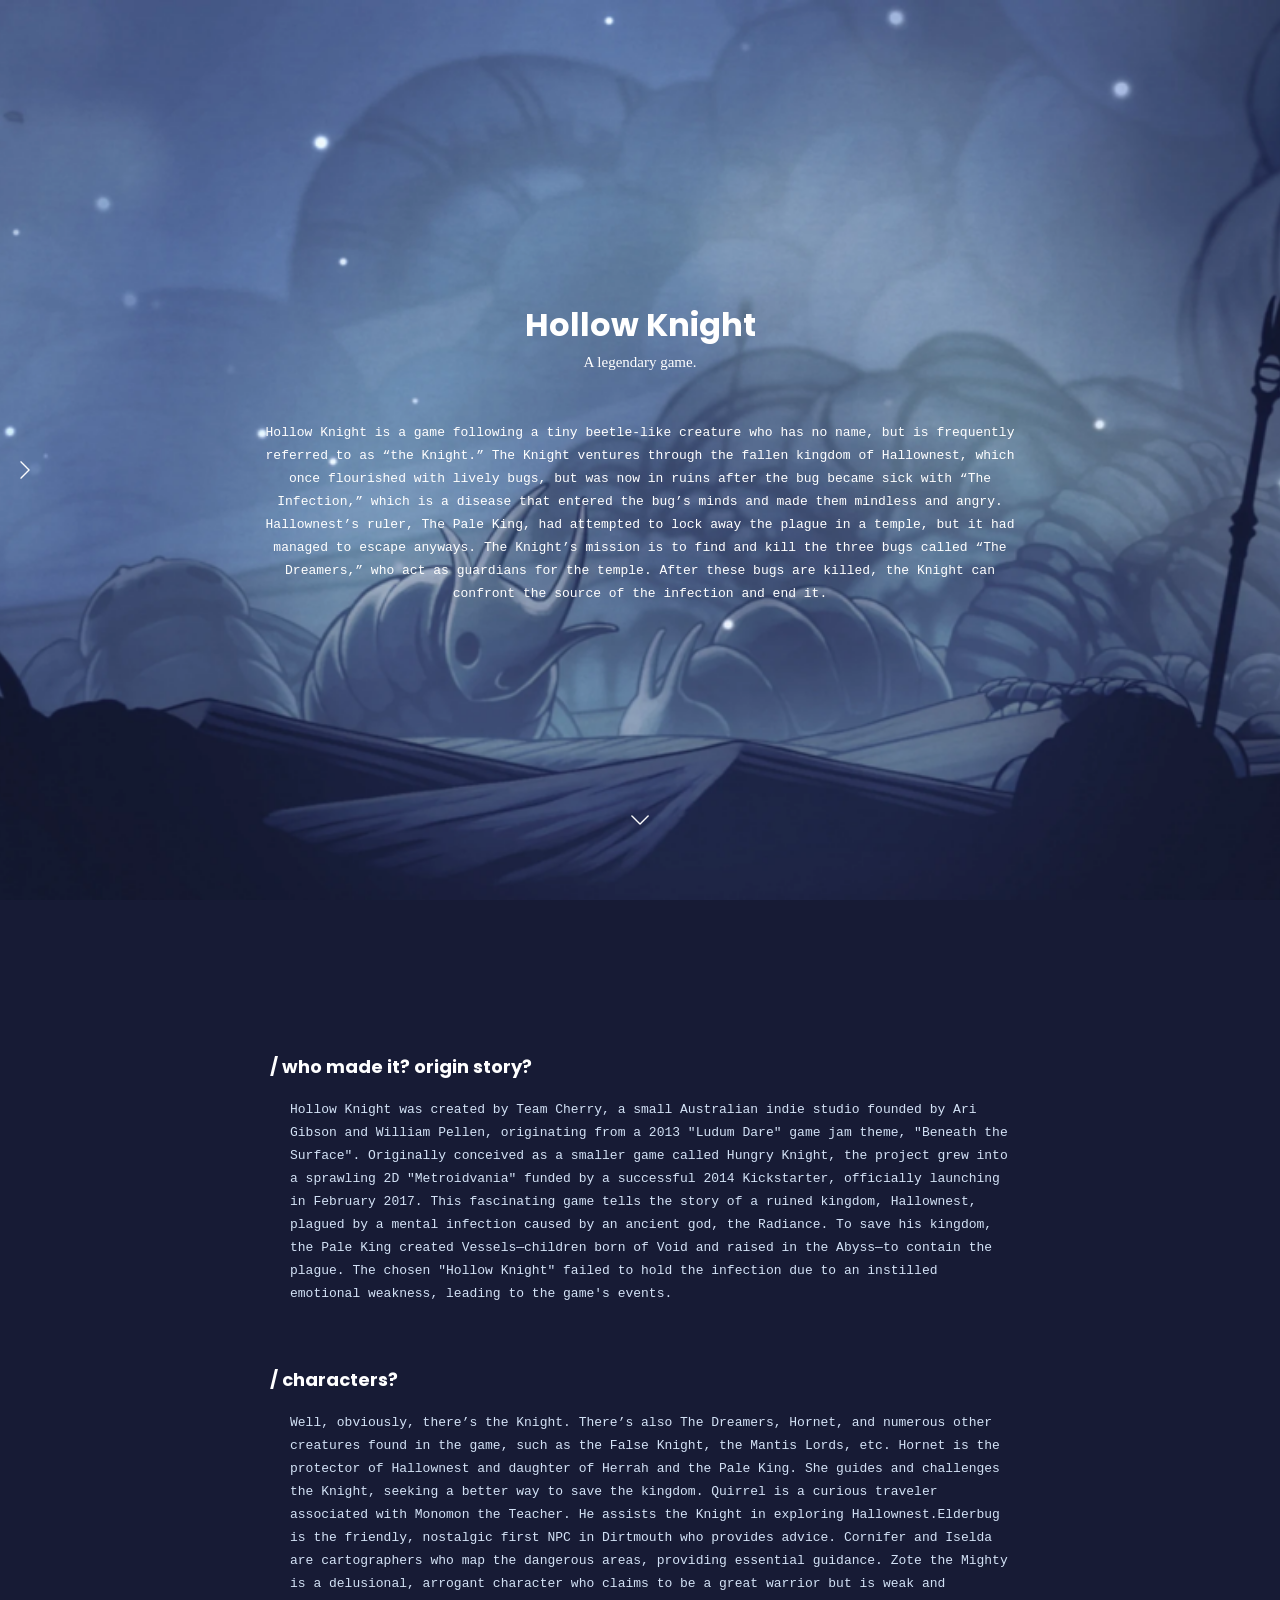
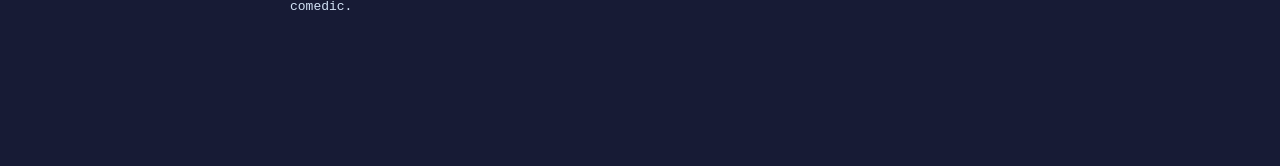
==== index.html @ 6fccb9e4 "fixed characters.html" ====
<!DOCTYPE html>
<html style="
    --text: white;
    --text-two: #d3e2f6;
    --content-bg: #171b35;

    --intro-bg: url(./image/picture1-11.png);
"> 
<html>
  <head>
    <title>Hollow Knight</title>
    <link rel="stylesheet" href="./styles.css">
    <link rel="stylesheet" href="./pages/nav-bar.css">
  </head>
  <body>

      <div class="sidebar-container">
        <div class="sidebar">
          <img class="border-top" src="./image/fancy-border-1.png">
          <div class="links">
            <a href="./index.html"><span class="decoration">' * - .</span> Home <span class="decoration">. - * '</span></a>
            <a href="./pages/team-info.html"><span class="decoration">' * - .</span> Team Info <span class="decoration">. - * '</span></a>
            <a href="./pages/characters.html"><span class="decoration">' * - .</span> Characters <span class="decoration">. - * '</span></a>
            <a href="./pages/places.html"><span class="decoration">' * - .</span> Places <span class="decoration">. - * '</span></a>
            <a href="./pages/knight.html"><span class="decoration">' * - .</span> The Knight <span class="decoration">. - * '</span></a>
          </div>
          <img class="border-bottom" src="./image/fancy-border-1.png">
        </div>

        <img class="sidebar-tab" src="./image/down-arrow.png"></div>
      </div>

      <div class="bg-container"></div>
      
      <div class="intro">
        <h1 class="title">Hollow Knight</h1>
        <h6 class="subtitle">A legendary game.</h6>
        <p>Hollow Knight is a game following a tiny beetle-like creature who has no name, but is frequently referred to as “the Knight.” The Knight ventures through the fallen kingdom of Hallownest, which once flourished with lively bugs, but was now in ruins after the bug became sick with “The Infection,” which is a disease that entered the bug’s minds and made them mindless and angry. Hallownest’s ruler, The Pale King, had attempted to lock away the plague in a temple, but it had managed to escape anyways. The Knight’s mission is to find and kill the three bugs called “The Dreamers,” who act as guardians for the temple. After these bugs are killed, the Knight can confront the source of the infection and end it. </p>
        
        <img class="scroll-arrow" src="./image/down-arrow.png" width="20px">
      </div>



      <div class="main">

        <div class="section one">
          <h3>/ who made it? origin story?</h6>
          <p>Hollow Knight was created by Team Cherry, a small Australian indie studio founded by Ari Gibson and William Pellen, originating from a 2013 "Ludum Dare" game jam theme, "Beneath the Surface". Originally conceived as a smaller game called Hungry Knight, the project grew into a sprawling 2D "Metroidvania" funded by a successful 2014 Kickstarter, officially launching in February 2017. This fascinating game tells the story of a ruined kingdom, Hallownest, plagued by a mental infection caused by an ancient god, the Radiance. To save his kingdom, the Pale King created Vessels—children born of Void and raised in the Abyss—to contain the plague. The chosen "Hollow Knight" failed to hold the infection due to an instilled emotional weakness, leading to the game's events. </p>
        </div>

        <div class="section two">
          <h3>/ characters?</h6>
          <p>Well, obviously, there’s the Knight. There’s also The Dreamers, Hornet, and numerous other creatures found in the game, such as the False Knight, the Mantis Lords, etc. Hornet is the protector of Hallownest and daughter of Herrah and the Pale King. She guides and challenges the Knight, seeking a better way to save the kingdom. Quirrel is a curious traveler associated with Monomon the Teacher. He assists the Knight in exploring Hallownest.Elderbug is the friendly, nostalgic first NPC in Dirtmouth who provides advice. Cornifer and Iselda are cartographers who map the dangerous areas, providing essential guidance. Zote the Mighty is a delusional, arrogant character who claims to be a great warrior but is weak and comedic.</p>
        </div>

      </div>
  </body>
</html>
---- styles.css ----
@import url('https://fonts.googleapis.com/css?family=Poppins');
@import url("https://fonts.googleapis.com/css?family=Space Mono"); 
@import url('https://fonts.cdnfonts.com/css/allura');

/* for homepage */
/*:root {
    --nav-bg-color: #171d38;
    --text: white;
    --text-two: #d3e2f6;
    --content-bg: #171b35;

    --intro-bg: url(./image/picture1-11.png);
} */



body {
    margin: 0 auto;
    padding: 0;
    /* background-color: rgb(44, 44, 44);
    color: white; */
}   
.title, 
.subtitle,
.intro p {
    text-align: center;
    color: var(--text);
    margin: 0 0;
    padding: 0 0;
}
.intro p {
    width: 750px;
    margin-top: 50px;
}
p {
    font-family: monospace;
    line-height: 23px;
}
.title {
    margin: 5px;
    font-family: "poppins";
}
.subtitle {
    font-family: "allura";
    font-size: 15px;
    font-weight: 200;
}
/* .intro {
    position: relative;
    display: flex;
    flex-direction: column;
    height: 100vh;
    align-items: center;
    justify-content: center;
    background-image: var(--intro-bg);
    background-size: cover;
    background-position: center;
}  */
.intro {
    position: fixed;
    height: 100vh;
    top: 0;
    left: 0;
    width: 100%;

    display: flex;
    flex-direction: column;
    align-items: center;
    justify-content: center;

    z-index: 1;
} 
.bg-container {
    height: 100vh;
    background-image: var(--intro-bg);
    background-size: cover;
    background-position: center;
    position: fixed;
    width: 100%;
    top: 0;
    z-index: -1;
}

.scroll-arrow {
    position: absolute;
    bottom: 70px;   /* Distance from the bottom */
    left: 50%;      /* Move to middle */
    transform: translateX(-50%); /* Perfectly center it */
    filter: invert(1);
    transition: 0.5s;
}
.scroll-arrow:hover {
    bottom: 65px;
}


/* main body stuff */

.main {
    position: relative;
    z-index: 1;
    margin-top: 100vh;

    background-color: var(--content-bg);
    color: var(--text);
    padding: 120px 30vh;
}
.section {
    margin: 0 auto;
    padding: 15px 0;
}
.section p {
    padding-left: 20px;
    color: var(--text-two);
}
h3 {
    font-family: 'Poppins';
    font-size: 18px;
}
---- pages/nav-bar.css ----
@import url('https://fonts.googleapis.com/css?family=Poppins');
@import url("https://fonts.googleapis.com/css?family=Space Mono"); 

:root {
    
}


.sidebar-container {
    position: fixed;
    top: 0;
    left: 0;
    height: 100vh;
    z-index: 3;
}
.sidebar {
    position: absolute;
    top: 25vh;
    left: -500px;
    width: 350px;
    height: 50vh;
    padding: 25px 0;
    background-color: #0e1126eb;
    transition: left 0.6s ease;
    box-shadow: 0px 0px 42px 30px #0e1126;
    border-radius: 30px;
}
.sidebar .border-top,
.sidebar .border-bottom {
    width: 300px;
    left: 25px;
    position: absolute;
    filter: brightness(2);
}
.sidebar .border-bottom {
    transform: rotate(180deg);
    bottom: 15px;
}
.sidebar .links {
    position: relative;
    top: 17vh;
    text-align: center;

    display: flex;
    flex-direction: column;
    align-items: center;
    justify-content: center;
    gap: 20px;
    font-size: 20px;
    font-family: allura;
}
.sidebar a {
    color: var(--text);
    text-decoration: none;
    
    opacity: 0.8;
    line-height: 10px;

    transition: 0.3s ease;
}
.sidebar .decoration {transition: 0.5s ease;}
.sidebar a:hover .decoration {
    opacity: 1;
    letter-spacing: 3px;
}
.sidebar a:hover {
    opacity: 1;
    color: white;
}
.sidebar-tab {
    position: absolute;
    top: 50%;
    left: 5px;
    transform: translateY(-50%);
    width: 20px;
    filter: invert(1);
    transform: rotate(-90deg);

    padding: 10px;
    cursor: pointer;
}
.sidebar-container:hover .sidebar {
    left: 0;
    margin-left: 50px;
}
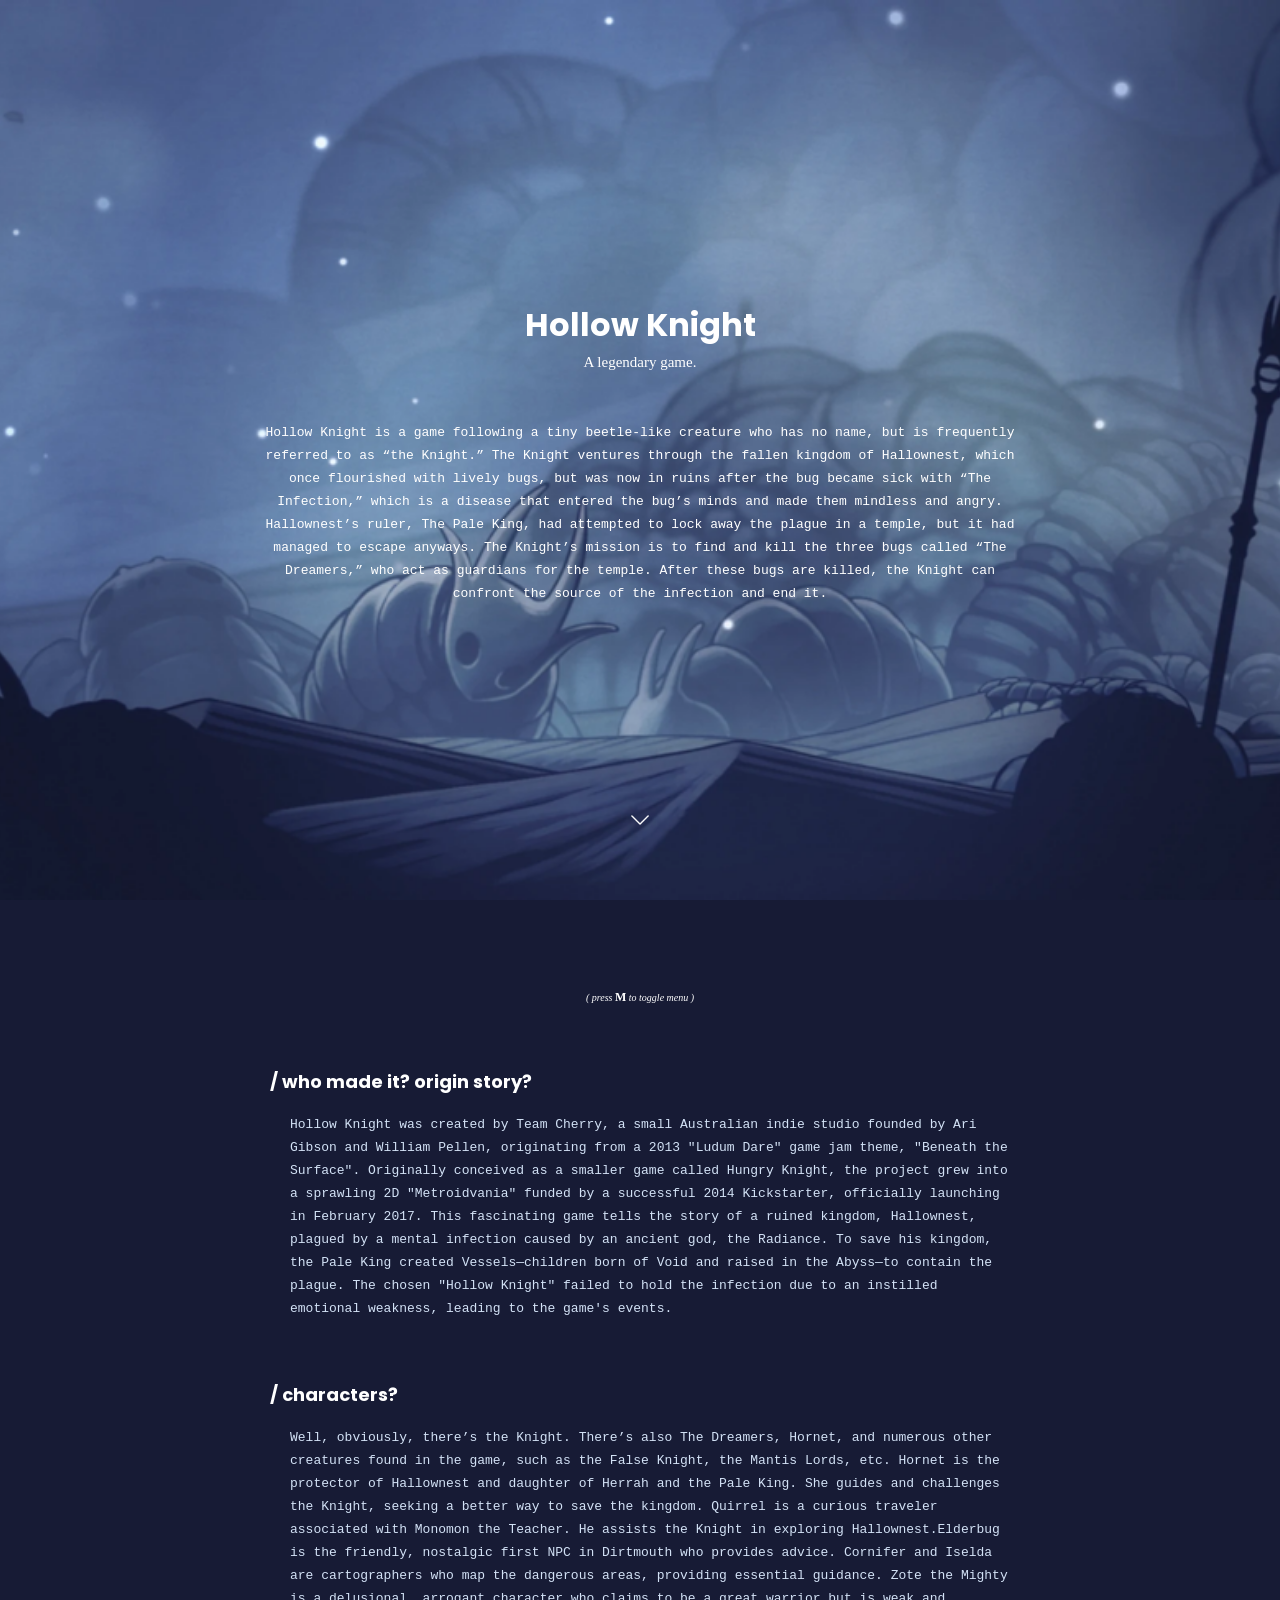
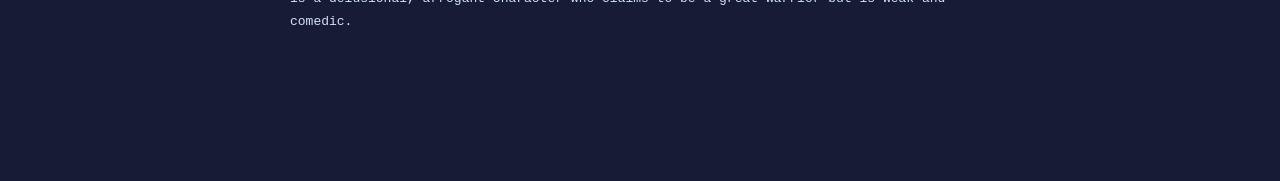
==== commit bbbad12e: "finally finally FINALLY fixed sidebar ahahh" ====
--- a/index.html
+++ b/index.html
@@ -15,6 +15,7 @@
   <body>
 
       <div class="sidebar-container">
+        <img class="sidebar-tab" src="./image/down-arrow.png">
         <div class="sidebar">
           <img class="border-top" src="./image/fancy-border-1.png">
           <div class="links">
@@ -26,8 +27,6 @@
           </div>
           <img class="border-bottom" src="./image/fancy-border-1.png">
         </div>
-
-        <img class="sidebar-tab" src="./image/down-arrow.png"></div>
       </div>
 
       <div class="bg-container"></div>
@@ -43,6 +42,7 @@
 
 
       <div class="main">
+        <em style="font-family: 'space mono'; display: block; font-weight: 100; text-align: center; position: relative; top: -30px; font-size: 10px;">( press <strong style="font-style: normal; font-size: 12px;">M</strong> to toggle menu )</em>
 
         <div class="section one">
           <h3>/ who made it? origin story?</h6>
@@ -55,5 +55,13 @@
         </div>
 
       </div>
+
+      <script>
+        document.addEventListener('keydown', (e) => {
+          if (e.key === 'm') {
+            document.querySelector('.sidebar').classList.toggle('open');
+          }
+        });
+      </script>
   </body>
 </html>
--- a/styles.css
+++ b/styles.css
@@ -83,9 +83,9 @@
 
 .scroll-arrow {
     position: absolute;
-    bottom: 70px;   /* Distance from the bottom */
-    left: 50%;      /* Move to middle */
-    transform: translateX(-50%); /* Perfectly center it */
+    bottom: 70px;   
+    left: 50%;
+    transform: translateX(-50%); 
     filter: invert(1);
     transition: 0.5s;
 }
--- a/pages/nav-bar.css
+++ b/pages/nav-bar.css
@@ -1,9 +1,9 @@
 @import url('https://fonts.googleapis.com/css?family=Poppins');
 @import url("https://fonts.googleapis.com/css?family=Space Mono"); 
 
-:root {
+/* :root {
     
-}
+} */
 
 
 .sidebar-container {
@@ -11,36 +11,32 @@
     top: 0;
     left: 0;
     height: 100vh;
-    z-index: 3;
+    z-index: 5;
 }
 .sidebar {
+    opacity: 0;
     position: absolute;
-    top: 25vh;
-    left: -500px;
-    width: 350px;
-    height: 50vh;
-    padding: 25px 0;
-    background-color: #0e1126eb;
-    transition: left 0.6s ease;
-    box-shadow: 0px 0px 42px 30px #0e1126;
-    border-radius: 30px;
+    top: 0vh;
+    width: 100vw;
+    height: 100vh;
+    background-color: #00000093;
+    backdrop-filter: blur(5px);
+    display: flex;
+    flex-direction: column;
+    justify-content: center;
+    gap: 50px;
+    align-items: center;
+    transition: 0.3s;
 }
 .sidebar .border-top,
 .sidebar .border-bottom {
     width: 300px;
-    left: 25px;
-    position: absolute;
     filter: brightness(2);
 }
 .sidebar .border-bottom {
     transform: rotate(180deg);
-    bottom: 15px;
 }
 .sidebar .links {
-    position: relative;
-    top: 17vh;
-    text-align: center;
-
     display: flex;
     flex-direction: column;
     align-items: center;
@@ -48,9 +44,10 @@
     gap: 20px;
     font-size: 20px;
     font-family: allura;
+    padding: 25px;
 }
 .sidebar a {
-    color: var(--text);
+    color: white;
     text-decoration: none;
     
     opacity: 0.8;
@@ -59,11 +56,13 @@
     transition: 0.3s ease;
 }
 .sidebar .decoration {transition: 0.5s ease;}
-.sidebar a:hover .decoration {
+.sidebar a:hover .decoration, 
+.sidebar a:focus .decoration {
     opacity: 1;
     letter-spacing: 3px;
 }
-.sidebar a:hover {
+.sidebar a:hover,
+.sidebar a:focus {
     opacity: 1;
     color: white;
 }
@@ -71,15 +70,17 @@
     position: absolute;
     top: 50%;
     left: 5px;
-    transform: translateY(-50%);
     width: 20px;
-    filter: invert(1);
+    filter: blur(100px);
     transform: rotate(-90deg);
-
     padding: 10px;
     cursor: pointer;
+    z-index: 10;
 }
-.sidebar-container:hover .sidebar {
-    left: 0;
-    margin-left: 50px;
+.sidebar-tab:hover + .sidebar {
+    opacity: 1;
+}
+
+.sidebar.open {
+    opacity: 1;
 }
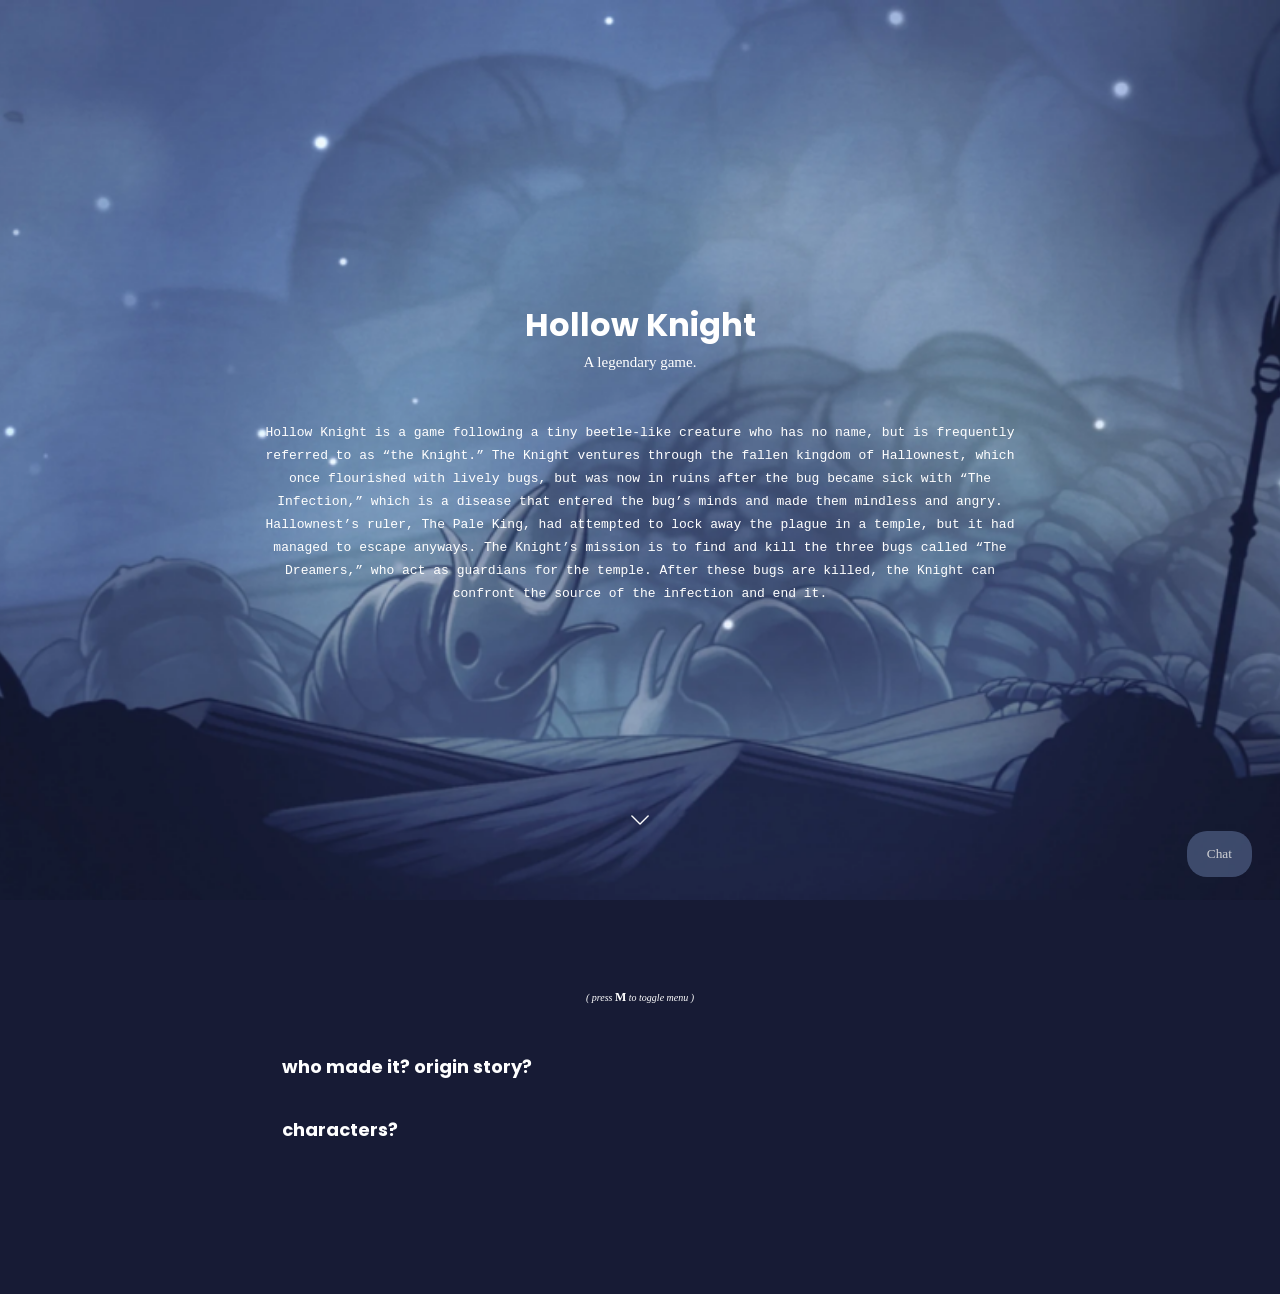
==== commit 66353e85: "added js stuff" ====
--- a/index.html
+++ b/index.html
@@ -45,15 +45,25 @@
         <em style="font-family: 'space mono'; display: block; font-weight: 100; text-align: center; position: relative; top: -30px; font-size: 10px;">( press <strong style="font-style: normal; font-size: 12px;">M</strong> to toggle menu )</em>
 
         <div class="section one">
-          <h3>/ who made it? origin story?</h6>
-          <p>Hollow Knight was created by Team Cherry, a small Australian indie studio founded by Ari Gibson and William Pellen, originating from a 2013 "Ludum Dare" game jam theme, "Beneath the Surface". Originally conceived as a smaller game called Hungry Knight, the project grew into a sprawling 2D "Metroidvania" funded by a successful 2014 Kickstarter, officially launching in February 2017. This fascinating game tells the story of a ruined kingdom, Hallownest, plagued by a mental infection caused by an ancient god, the Radiance. To save his kingdom, the Pale King created Vessels—children born of Void and raised in the Abyss—to contain the plague. The chosen "Hollow Knight" failed to hold the infection due to an instilled emotional weakness, leading to the game's events. </p>
+          <h3 class="accordion"><span class="dash">/</span> who made it? origin story?</h6>
+          <p class="panel">Hollow Knight was created by Team Cherry, a small Australian indie studio founded by Ari Gibson and William Pellen, originating from a 2013 "Ludum Dare" game jam theme, "Beneath the Surface". Originally conceived as a smaller game called Hungry Knight, the project grew into a sprawling 2D "Metroidvania" funded by a successful 2014 Kickstarter, officially launching in February 2017. This fascinating game tells the story of a ruined kingdom, Hallownest, plagued by a mental infection caused by an ancient god, the Radiance. To save his kingdom, the Pale King created Vessels—children born of Void and raised in the Abyss—to contain the plague. The chosen "Hollow Knight" failed to hold the infection due to an instilled emotional weakness, leading to the game's events. </p>
         </div>
 
         <div class="section two">
-          <h3>/ characters?</h6>
-          <p>Well, obviously, there’s the Knight. There’s also The Dreamers, Hornet, and numerous other creatures found in the game, such as the False Knight, the Mantis Lords, etc. Hornet is the protector of Hallownest and daughter of Herrah and the Pale King. She guides and challenges the Knight, seeking a better way to save the kingdom. Quirrel is a curious traveler associated with Monomon the Teacher. He assists the Knight in exploring Hallownest.Elderbug is the friendly, nostalgic first NPC in Dirtmouth who provides advice. Cornifer and Iselda are cartographers who map the dangerous areas, providing essential guidance. Zote the Mighty is a delusional, arrogant character who claims to be a great warrior but is weak and comedic.</p>
+          <h3 class="accordion"><span class="dash">/</span> characters?</h6>
+          <p class="panel">Well, obviously, there’s the Knight. There’s also The Dreamers, Hornet, and numerous other creatures found in the game, such as the False Knight, the Mantis Lords, etc. Hornet is the protector of Hallownest and daughter of Herrah and the Pale King. She guides and challenges the Knight, seeking a better way to save the kingdom. Quirrel is a curious traveler associated with Monomon the Teacher. He assists the Knight in exploring Hallownest.Elderbug is the friendly, nostalgic first NPC in Dirtmouth who provides advice. Cornifer and Iselda are cartographers who map the dangerous areas, providing essential guidance. Zote the Mighty is a delusional, arrogant character who claims to be a great warrior but is weak and comedic.</p>
         </div>
 
+      </div>
+      <div class="form-popup">
+        <button onclick="openForm()" class="open-button">Chat</button>
+        <form class="form-container" id="myForm">
+          <label for="msg"><b>Message</b></label>
+          <textarea placeholder="Type here..." name="msg" required></textarea>
+          
+          <button type="submit">Send</button>
+          <button type="button" onclick="closeForm()">Close</button>
+        </form>
       </div>
 
       <script>
@@ -62,6 +72,15 @@
             document.querySelector('.sidebar').classList.toggle('open');
           }
         });
+
+        function openForm() {
+            document.getElementById("myForm").style.display = "flex";
+        }
+
+        function closeForm() {
+            document.getElementById("myForm").style.display = "none";
+        }
       </script>
+      <script src="./script.js"></script>
   </body>
 </html>
--- a/styles.css
+++ b/styles.css
@@ -105,15 +105,98 @@
     color: var(--text);
     padding: 120px 30vh;
 }
-.section {
-    margin: 0 auto;
-    padding: 15px 0;
-}
-.section p {
-    padding-left: 20px;
-    color: var(--text-two);
-}
-h3 {
+
+
+.section .accordion {
     font-family: 'Poppins';
     font-size: 18px;
+    cursor: pointer;
+    transition: transform 0.3s ease;
+}
+.section .panel {
+    color: var(--text-two);
+
+    max-height: 0;
+    overflow: hidden;
+    transition: max-height 0.3s ease-out, padding 0.3s ease;
+    opacity: 0;
+}
+.section .dash {
+    display: inline-block; 
+    opacity: 0;
+    transform: translateX(-15px);
+    transition: opacity 0.3s ease, transform 0.3s ease;
+}
+.section.active .panel {
+    max-height: 200px;
+    opacity: 1;
+    padding-left: 40px;
+}
+.section.active .dash {
+    opacity: 1;
+    transform: translateX(0);
+}
+.section.active .accordion {
+    transform: translateX(7px);
+}
+
+
+/* form stuff */
+/* button for opening the chat */
+.open-button {
+    position: fixed;
+    right: 28px;
+    bottom: 23px;
+    padding: 15px 20px;
+    border-radius: 20px;
+    font-family: "poppins";
+    box-sizing: border-box;
+    background-color: #48577b;
+    color: white;
+    border: none;
+    cursor: pointer;
+    opacity: 0.8;
+    z-index: 10;
+    bottom: 23px;
+    transition: 0.3s ease;
+}
+.open-button:hover {opacity: 1;}
+
+/* the popup */
+.form-container {
+    position: fixed;
+    right: 28px;
+    width: 300px;
+    bottom: 23px;
+    display: none;
+    right: 15px;
+    border: 3px solid #f1f1f1;
+    z-index: 11;
+    padding: 20px 10px 10px;
+    background-color: white;
+    flex-direction: column;
+    gap: 10px;
+}
+.form-container button,
+.form-container textarea {
+    background-color: #dcdcdc;
+    border: none;
+    height: 50px;
+}
+.form-container textarea {
+    line-height: 17px;
+    padding: 10px;
+    font-family: monospace;
+    height: 100px;
+}
+.form-container label {
+    font-family: "poppins";
+    font-weight: 100;
+}
+.form-container button {
+    opacity: 0.8;
+    transition: 0.3s ease;
+}
+.form-container button:hover {
+    opacity: 1;
 }
--- a/pages/nav-bar.css
+++ b/pages/nav-bar.css
@@ -19,7 +19,7 @@
     top: 0vh;
     width: 100vw;
     height: 100vh;
-    background-color: #00000093;
+    background-color: #000000a8;
     backdrop-filter: blur(5px);
     display: flex;
     flex-direction: column;
@@ -27,6 +27,8 @@
     gap: 50px;
     align-items: center;
     transition: 0.3s;
+    z-index: -10;
+    pointer-events: none;
 }
 .sidebar .border-top,
 .sidebar .border-bottom {
@@ -83,4 +85,5 @@
 
 .sidebar.open {
     opacity: 1;
+    pointer-events: auto;
 }
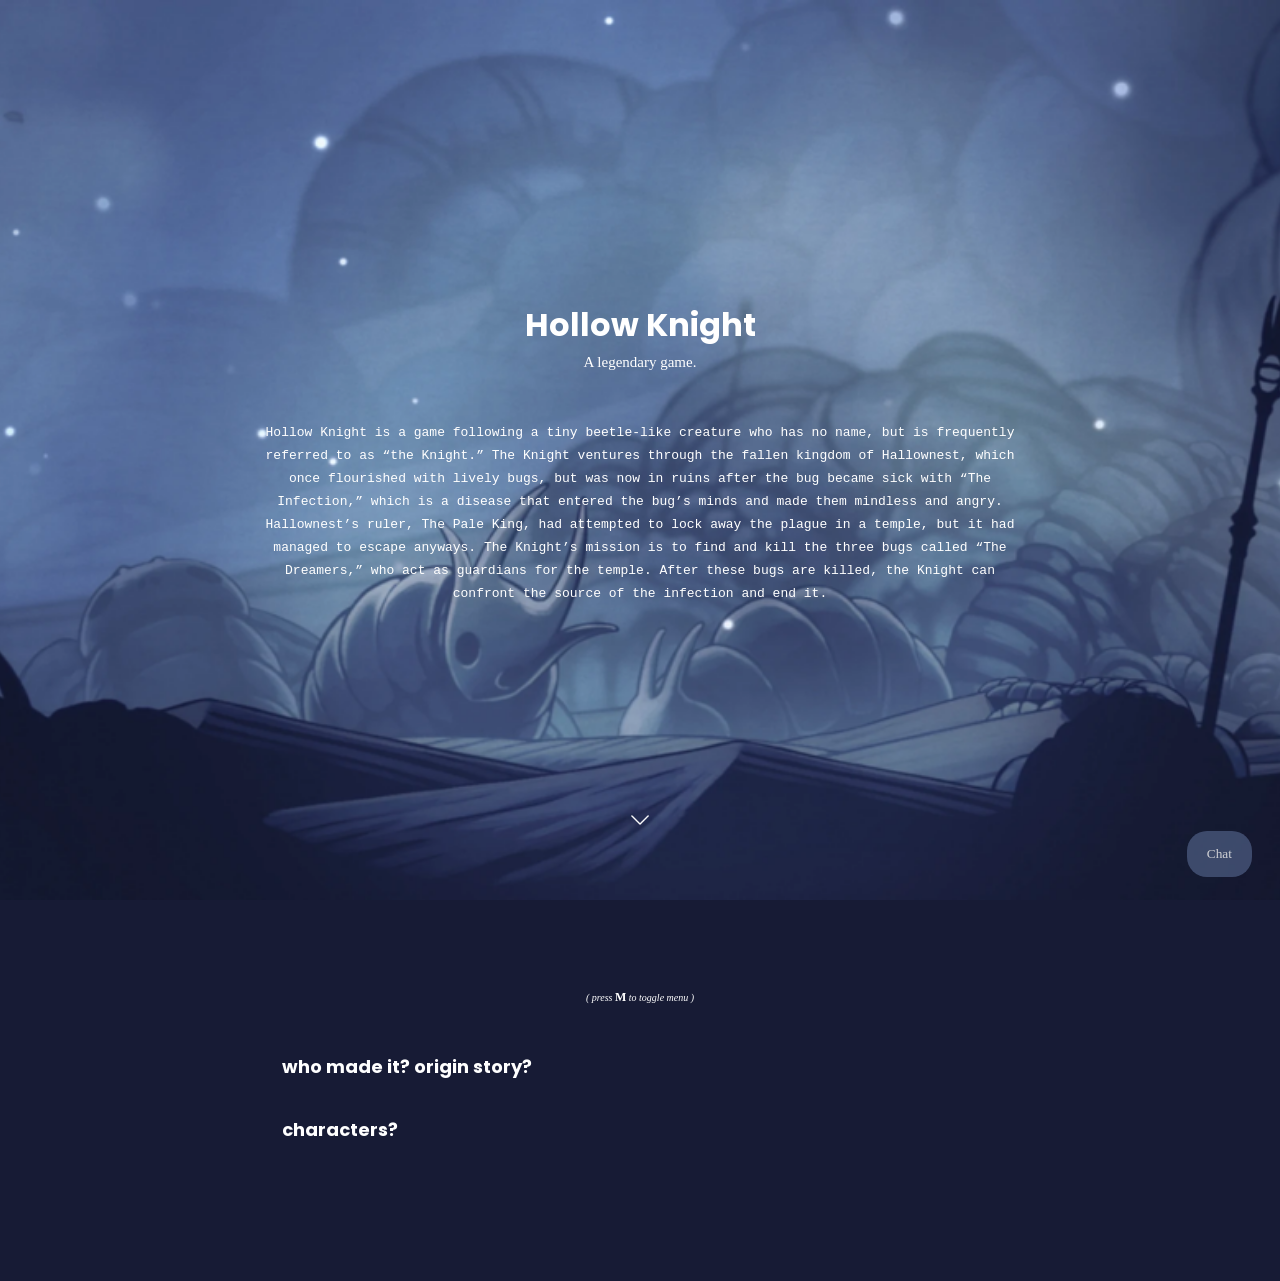
==== commit dd4d50d9: "added a grid of images in the character page and elaborated on the text in that page" ====
--- a/index.html
+++ b/index.html
@@ -17,7 +17,7 @@
       <div class="sidebar-container">
         <img class="sidebar-tab" src="./image/down-arrow.png">
         <div class="sidebar">
-          <img class="border-top" src="./image/fancy-border-1.png">
+          <a href="https://www.amazon.com/Collectible-Figurine-Dashboard-Ornament-Enthusiasts/dp/B0G4PYX14M/ref=sr_1_4?crid=39XJYCRXN0AR8&dib=eyJ2IjoiMSJ9.[base64].gTM-_yRxUqaTl7H5skZaS04bZxBdgSI-R4vNElIzinA&dib_tag=se&keywords=hollow%2Bknight&qid=1776353691&sprefix=hollow%2Bknight%2Caps%2C181&sr=8-4&th=1" rel="noreferrer noopener"><img class="border-top" src="./image/fancy-border-1.png"></a>
           <div class="links">
             <a href="./index.html"><span class="decoration">' * - .</span> Home <span class="decoration">. - * '</span></a>
             <a href="./pages/team-info.html"><span class="decoration">' * - .</span> Team Info <span class="decoration">. - * '</span></a>
@@ -34,7 +34,8 @@
       <div class="intro">
         <h1 class="title">Hollow Knight</h1>
         <h6 class="subtitle">A legendary game.</h6>
-        <p>Hollow Knight is a game following a tiny beetle-like creature who has no name, but is frequently referred to as “the Knight.” The Knight ventures through the fallen kingdom of Hallownest, which once flourished with lively bugs, but was now in ruins after the bug became sick with “The Infection,” which is a disease that entered the bug’s minds and made them mindless and angry. Hallownest’s ruler, The Pale King, had attempted to lock away the plague in a temple, but it had managed to escape anyways. The Knight’s mission is to find and kill the three bugs called “The Dreamers,” who act as guardians for the temple. After these bugs are killed, the Knight can confront the source of the infection and end it. </p>
+        <p>Hollow Knight is a game following a tiny beetle-like creature who has no name, but is frequently referred to as “the Knight.” The Knight ventures through the fallen kingdom of Hallownest, which once flourished with lively bugs, but was now in ruins after the bug became sick with “The Infection,” which is a disease that entered the bug’s minds and made them mindless and angry. Hallownest’s ruler, The Pale King, had attempted to lock away the plague in a temple, but it had managed to escape anyways. The Knight’s mission is to find and kill the three bugs called “The Dreamers,” who act as guardians for the temple. After these bugs are killed, the Knight can confront the source of the infection and end it.
+        </p>
         
         <img class="scroll-arrow" src="./image/down-arrow.png" width="20px">
       </div>
@@ -51,7 +52,22 @@
 
         <div class="section two">
           <h3 class="accordion"><span class="dash">/</span> characters?</h6>
-          <p class="panel">Well, obviously, there’s the Knight. There’s also The Dreamers, Hornet, and numerous other creatures found in the game, such as the False Knight, the Mantis Lords, etc. Hornet is the protector of Hallownest and daughter of Herrah and the Pale King. She guides and challenges the Knight, seeking a better way to save the kingdom. Quirrel is a curious traveler associated with Monomon the Teacher. He assists the Knight in exploring Hallownest.Elderbug is the friendly, nostalgic first NPC in Dirtmouth who provides advice. Cornifer and Iselda are cartographers who map the dangerous areas, providing essential guidance. Zote the Mighty is a delusional, arrogant character who claims to be a great warrior but is weak and comedic.</p>
+          <div class="panel"><p>Well, obviously, there’s the Knight. There’s also The Dreamers, Hornet, and numerous other creatures found in the game, such as the False Knight, the Mantis Lords, etc. Hornet is the protector of Hallownest and daughter of Herrah and the Pale King. She guides and challenges the Knight, seeking a better way to save the kingdom. Quirrel is a curious traveler associated with Monomon the Teacher. He assists the Knight in exploring Hallownest. Elderbug is the friendly, nostalgic first NPC in Dirtmouth who provides advice. Cornifer and Iselda are cartographers who map the dangerous areas, providing essential guidance. Zote the Mighty is a delusional, arrogant character who claims to be a great warrior but is weak and comedic. He's not very mighty.
+          <strong><br>Aqui tenemos un list nice que summarizado todo de esto. </strong>
+          <ul>
+            <li>the knight</li>
+            <li>the pale king</li>
+            <li>the dreamers</li>
+            <li>hornet</li>
+            <li>the false knight</li>
+            <li>the mantis lords</li>
+            <li>herrah</li>
+            <li>quirrel</li>
+            <li>elderbug</li>
+            <li>cornifer and iselda</li>
+            <li>zote the mighty</li>
+          </ul>  
+          </p></div>
         </div>
 
       </div>
--- a/styles.css
+++ b/styles.css
@@ -2,24 +2,15 @@
 @import url("https://fonts.googleapis.com/css?family=Space Mono"); 
 @import url('https://fonts.cdnfonts.com/css/allura');
 
-/* for homepage */
-/*:root {
-    --nav-bg-color: #171d38;
-    --text: white;
-    --text-two: #d3e2f6;
-    --content-bg: #171b35;
-
-    --intro-bg: url(./image/picture1-11.png);
-} */
-
-
-
+/* base styles */
 body {
     margin: 0 auto;
     padding: 0;
     /* background-color: rgb(44, 44, 44);
     color: white; */
 }   
+
+/* intro styles */
 .title, 
 .subtitle,
 .intro p {
@@ -32,7 +23,7 @@
     width: 750px;
     margin-top: 50px;
 }
-p {
+p, ul, ol {
     font-family: monospace;
     line-height: 23px;
 }
@@ -45,17 +36,6 @@
     font-size: 15px;
     font-weight: 200;
 }
-/* .intro {
-    position: relative;
-    display: flex;
-    flex-direction: column;
-    height: 100vh;
-    align-items: center;
-    justify-content: center;
-    background-image: var(--intro-bg);
-    background-size: cover;
-    background-position: center;
-}  */
 .intro {
     position: fixed;
     height: 100vh;
@@ -80,7 +60,6 @@
     top: 0;
     z-index: -1;
 }
-
 .scroll-arrow {
     position: absolute;
     bottom: 70px;   
@@ -94,8 +73,7 @@
 }
 
 
-/* main body stuff */
-
+/* main section styles */
 .main {
     position: relative;
     z-index: 1;
@@ -105,8 +83,6 @@
     color: var(--text);
     padding: 120px 30vh;
 }
-
-
 .section .accordion {
     font-family: 'Poppins';
     font-size: 18px;
@@ -128,7 +104,7 @@
     transition: opacity 0.3s ease, transform 0.3s ease;
 }
 .section.active .panel {
-    max-height: 200px;
+    max-height: 2000px;
     opacity: 1;
     padding-left: 40px;
 }
@@ -141,7 +117,7 @@
 }
 
 
-/* form stuff */
+/* form styles */
 /* button for opening the chat */
 .open-button {
     position: fixed;
@@ -161,7 +137,6 @@
     transition: 0.3s ease;
 }
 .open-button:hover {opacity: 1;}
-
 /* the popup */
 .form-container {
     position: fixed;
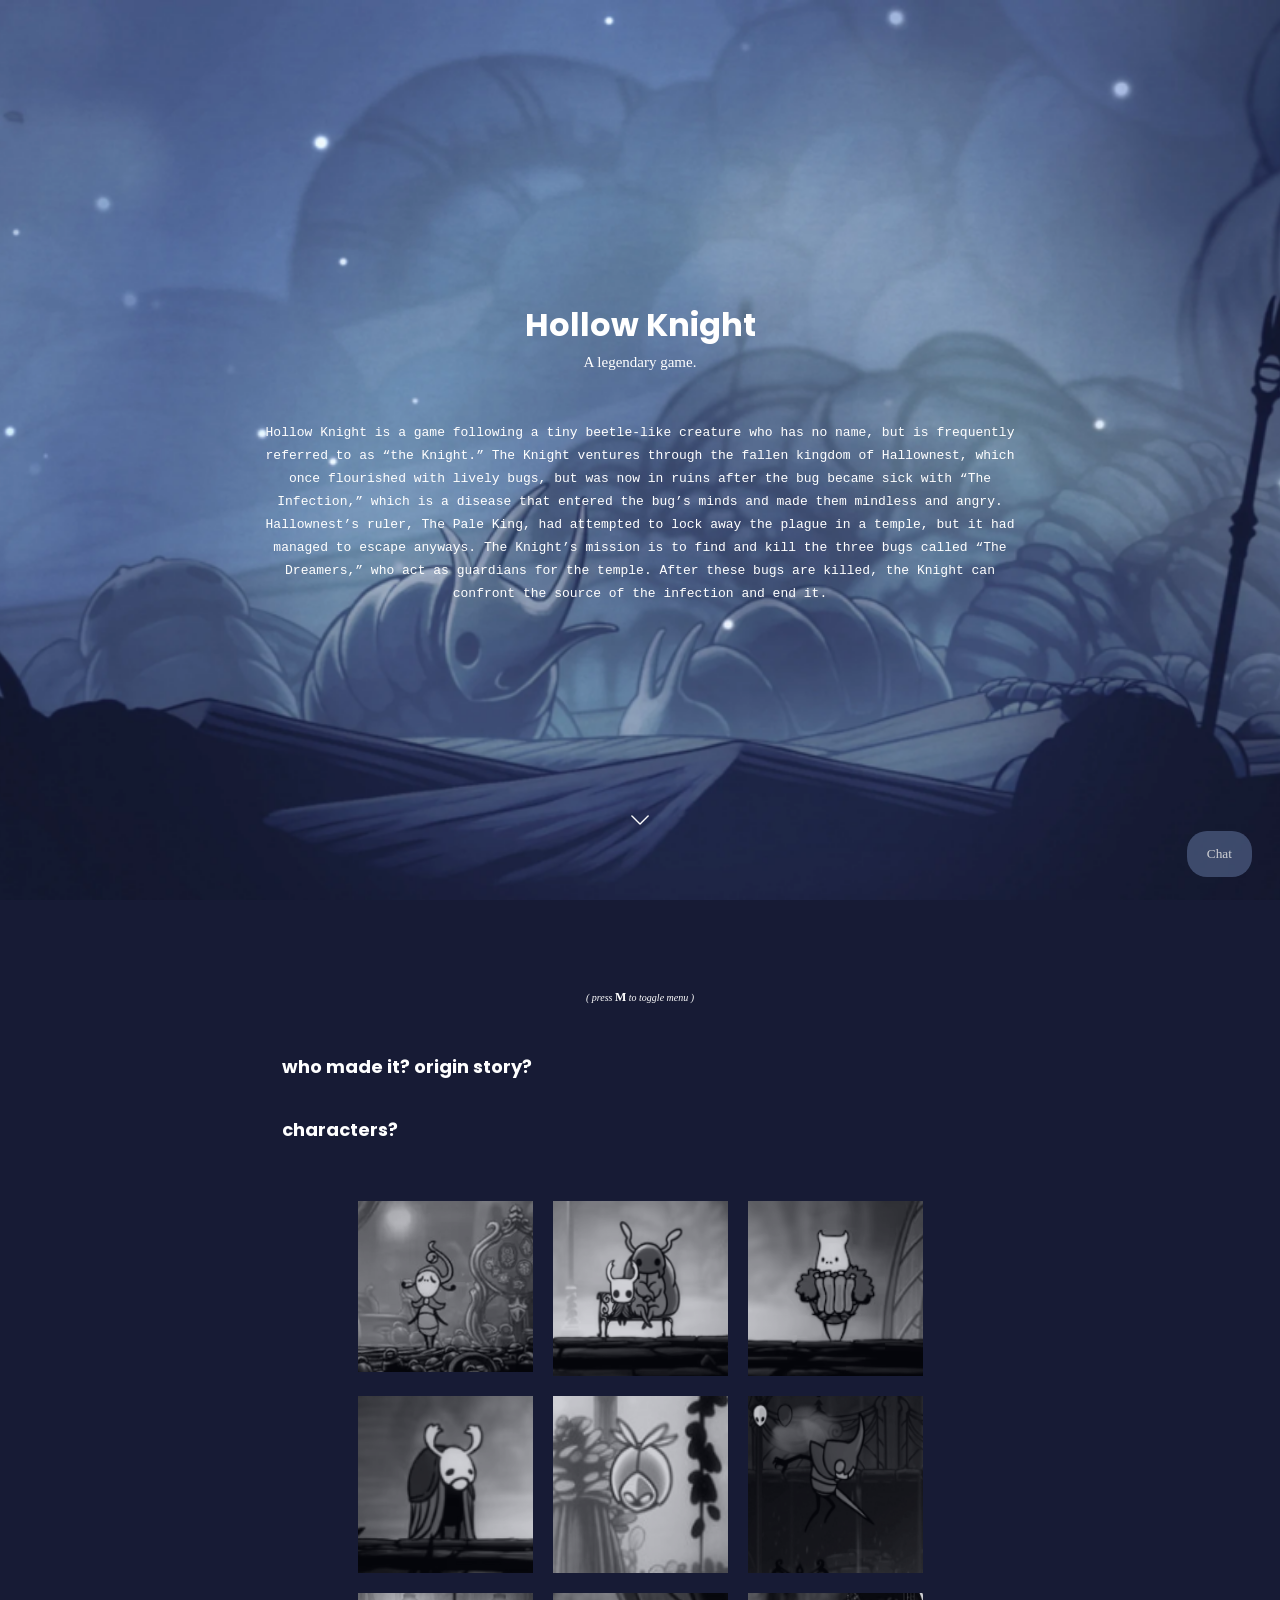
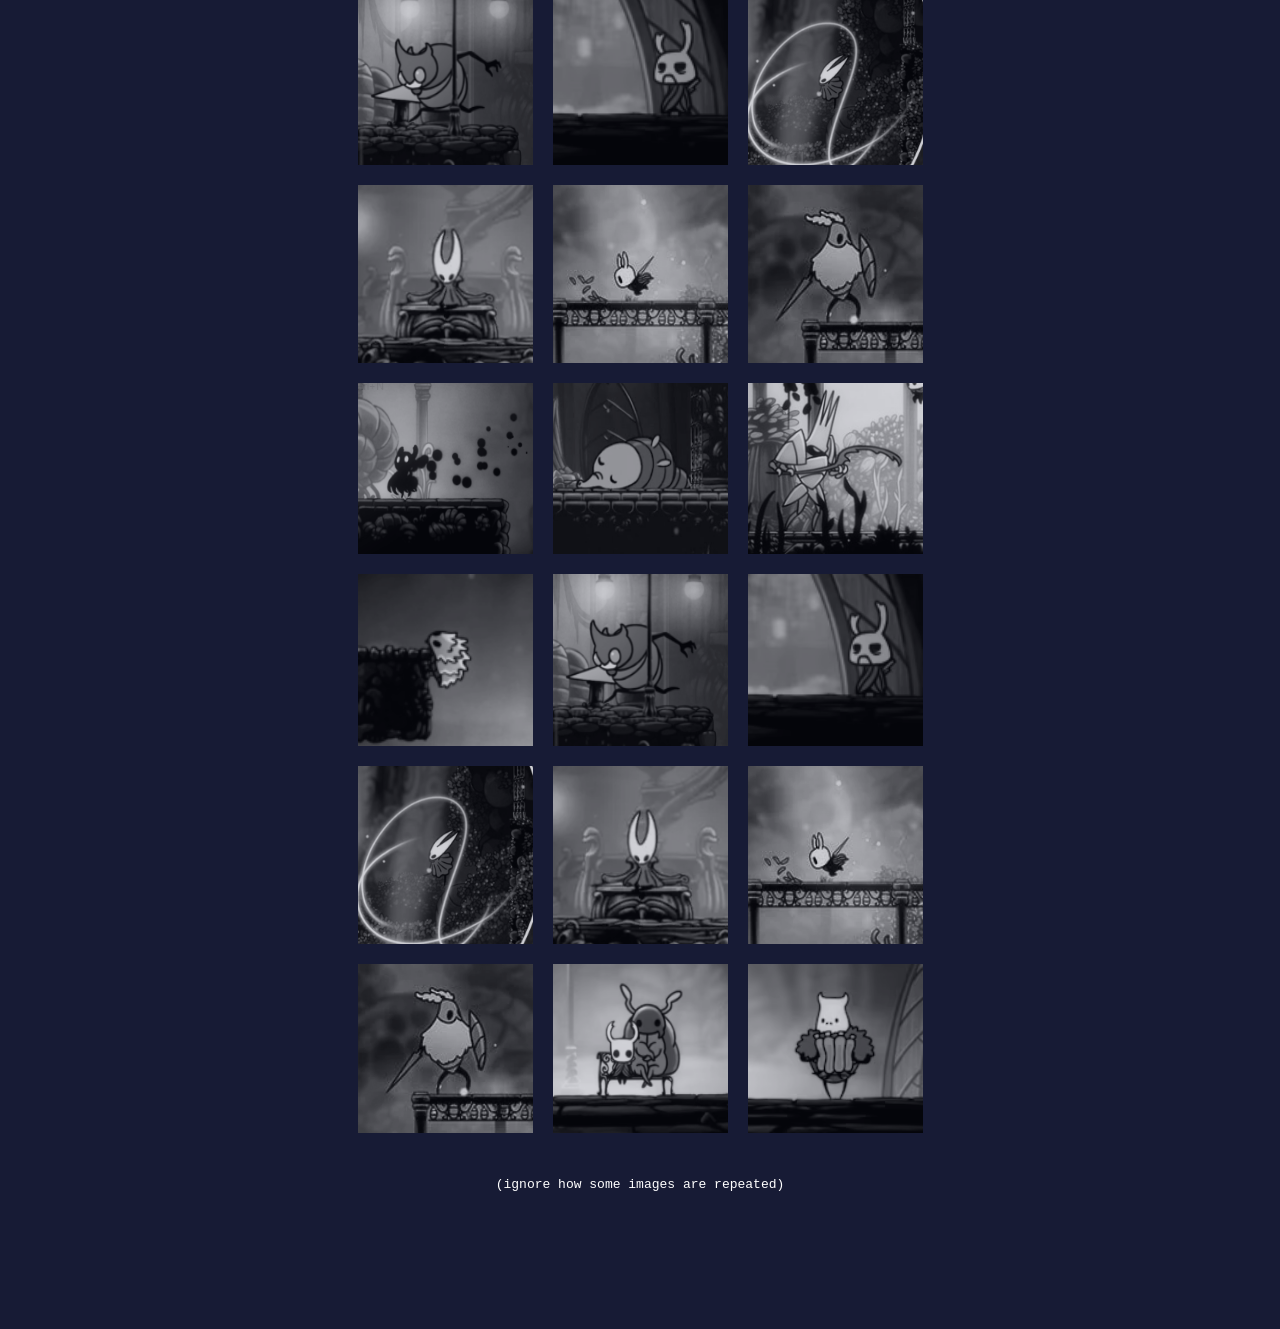
==== commit 6fdcfcd9: "finished knight page and added img grid to all" ====
--- a/index.html
+++ b/index.html
@@ -11,92 +11,141 @@
     <title>Hollow Knight</title>
     <link rel="stylesheet" href="./styles.css">
     <link rel="stylesheet" href="./pages/nav-bar.css">
+    <style>
+      /* styles specific for the images at the bottom */
+      .img-grid {
+        margin-top: 30px;
+        display: flex;
+        flex-wrap: wrap;
+        justify-content: center;
+      }
+      .img-grid img {
+        width: 175px;
+        padding: 10px;
+        filter: grayscale(100%); 
+        opacity: 0.8;
+        transition: 0.2s;
+      }
+      .img-grid img:hover {
+        transform: scale(1.23);
+        opacity: 1;
+        filter: grayscale(0%);
+      }
+    </style>
   </head>
   <body>
+    <div class="sidebar-container">
+      <img class="sidebar-tab" src="./image/down-arrow.png">
+      <div class="sidebar">
+        <a href="https://www.amazon.com/Collectible-Figurine-Dashboard-Ornament-Enthusiasts/dp/B0G4PYX14M/ref=sr_1_4?crid=39XJYCRXN0AR8&dib=eyJ2IjoiMSJ9.[base64].gTM-_yRxUqaTl7H5skZaS04bZxBdgSI-R4vNElIzinA&dib_tag=se&keywords=hollow%2Bknight&qid=1776353691&sprefix=hollow%2Bknight%2Caps%2C181&sr=8-4&th=1" rel="noreferrer noopener"><img class="border-top" src="./image/fancy-border-1.png"></a>
+        <div class="links">
+          <a href="./index.html"><span class="decoration">' * - .</span> Home <span class="decoration">. - * '</span></a>
+          <a href="./pages/team-info.html"><span class="decoration">' * - .</span> Team Info <span class="decoration">. - * '</span></a>
+          <a href="./pages/characters.html"><span class="decoration">' * - .</span> Characters <span class="decoration">. - * '</span></a>
+          <a href="./pages/places.html"><span class="decoration">' * - .</span> Places <span class="decoration">. - * '</span></a>
+          <a href="./pages/knight.html"><span class="decoration">' * - .</span> The Knight <span class="decoration">. - * '</span></a>
+        </div>
+        <img class="border-bottom" src="./image/fancy-border-1.png">
+      </div>
+    </div>
 
-      <div class="sidebar-container">
-        <img class="sidebar-tab" src="./image/down-arrow.png">
-        <div class="sidebar">
-          <a href="https://www.amazon.com/Collectible-Figurine-Dashboard-Ornament-Enthusiasts/dp/B0G4PYX14M/ref=sr_1_4?crid=39XJYCRXN0AR8&dib=eyJ2IjoiMSJ9.[base64].gTM-_yRxUqaTl7H5skZaS04bZxBdgSI-R4vNElIzinA&dib_tag=se&keywords=hollow%2Bknight&qid=1776353691&sprefix=hollow%2Bknight%2Caps%2C181&sr=8-4&th=1" rel="noreferrer noopener"><img class="border-top" src="./image/fancy-border-1.png"></a>
-          <div class="links">
-            <a href="./index.html"><span class="decoration">' * - .</span> Home <span class="decoration">. - * '</span></a>
-            <a href="./pages/team-info.html"><span class="decoration">' * - .</span> Team Info <span class="decoration">. - * '</span></a>
-            <a href="./pages/characters.html"><span class="decoration">' * - .</span> Characters <span class="decoration">. - * '</span></a>
-            <a href="./pages/places.html"><span class="decoration">' * - .</span> Places <span class="decoration">. - * '</span></a>
-            <a href="./pages/knight.html"><span class="decoration">' * - .</span> The Knight <span class="decoration">. - * '</span></a>
-          </div>
-          <img class="border-bottom" src="./image/fancy-border-1.png">
-        </div>
-      </div>
-
-      <div class="bg-container"></div>
+    <div class="bg-container"></div>
+    
+    <div class="intro">
+      <h1 class="title">Hollow Knight</h1>
+      <h6 class="subtitle">A legendary game.</h6>
+      <p>Hollow Knight is a game following a tiny beetle-like creature who has no name, but is frequently referred to as “the Knight.” The Knight ventures through the fallen kingdom of Hallownest, which once flourished with lively bugs, but was now in ruins after the bug became sick with “The Infection,” which is a disease that entered the bug’s minds and made them mindless and angry. Hallownest’s ruler, The Pale King, had attempted to lock away the plague in a temple, but it had managed to escape anyways. The Knight’s mission is to find and kill the three bugs called “The Dreamers,” who act as guardians for the temple. After these bugs are killed, the Knight can confront the source of the infection and end it.
+      </p>
       
-      <div class="intro">
-        <h1 class="title">Hollow Knight</h1>
-        <h6 class="subtitle">A legendary game.</h6>
-        <p>Hollow Knight is a game following a tiny beetle-like creature who has no name, but is frequently referred to as “the Knight.” The Knight ventures through the fallen kingdom of Hallownest, which once flourished with lively bugs, but was now in ruins after the bug became sick with “The Infection,” which is a disease that entered the bug’s minds and made them mindless and angry. Hallownest’s ruler, The Pale King, had attempted to lock away the plague in a temple, but it had managed to escape anyways. The Knight’s mission is to find and kill the three bugs called “The Dreamers,” who act as guardians for the temple. After these bugs are killed, the Knight can confront the source of the infection and end it.
-        </p>
-        
-        <img class="scroll-arrow" src="./image/down-arrow.png" width="20px">
-      </div>
+      <img class="scroll-arrow" src="./image/down-arrow.png" width="20px">
+    </div>
 
 
 
-      <div class="main">
-        <em style="font-family: 'space mono'; display: block; font-weight: 100; text-align: center; position: relative; top: -30px; font-size: 10px;">( press <strong style="font-style: normal; font-size: 12px;">M</strong> to toggle menu )</em>
+    <div class="main">
+      <em style="font-family: 'space mono'; display: block; font-weight: 100; text-align: center; position: relative; top: -30px; font-size: 10px;">( press <strong style="font-style: normal; font-size: 12px;">M</strong> to toggle menu )</em>
 
-        <div class="section one">
-          <h3 class="accordion"><span class="dash">/</span> who made it? origin story?</h6>
-          <p class="panel">Hollow Knight was created by Team Cherry, a small Australian indie studio founded by Ari Gibson and William Pellen, originating from a 2013 "Ludum Dare" game jam theme, "Beneath the Surface". Originally conceived as a smaller game called Hungry Knight, the project grew into a sprawling 2D "Metroidvania" funded by a successful 2014 Kickstarter, officially launching in February 2017. This fascinating game tells the story of a ruined kingdom, Hallownest, plagued by a mental infection caused by an ancient god, the Radiance. To save his kingdom, the Pale King created Vessels—children born of Void and raised in the Abyss—to contain the plague. The chosen "Hollow Knight" failed to hold the infection due to an instilled emotional weakness, leading to the game's events. </p>
-        </div>
-
-        <div class="section two">
-          <h3 class="accordion"><span class="dash">/</span> characters?</h6>
-          <div class="panel"><p>Well, obviously, there’s the Knight. There’s also The Dreamers, Hornet, and numerous other creatures found in the game, such as the False Knight, the Mantis Lords, etc. Hornet is the protector of Hallownest and daughter of Herrah and the Pale King. She guides and challenges the Knight, seeking a better way to save the kingdom. Quirrel is a curious traveler associated with Monomon the Teacher. He assists the Knight in exploring Hallownest. Elderbug is the friendly, nostalgic first NPC in Dirtmouth who provides advice. Cornifer and Iselda are cartographers who map the dangerous areas, providing essential guidance. Zote the Mighty is a delusional, arrogant character who claims to be a great warrior but is weak and comedic. He's not very mighty.
-          <strong><br>Aqui tenemos un list nice que summarizado todo de esto. </strong>
-          <ul>
-            <li>the knight</li>
-            <li>the pale king</li>
-            <li>the dreamers</li>
-            <li>hornet</li>
-            <li>the false knight</li>
-            <li>the mantis lords</li>
-            <li>herrah</li>
-            <li>quirrel</li>
-            <li>elderbug</li>
-            <li>cornifer and iselda</li>
-            <li>zote the mighty</li>
-          </ul>  
-          </p></div>
-        </div>
-
-      </div>
-      <div class="form-popup">
-        <button onclick="openForm()" class="open-button">Chat</button>
-        <form class="form-container" id="myForm">
-          <label for="msg"><b>Message</b></label>
-          <textarea placeholder="Type here..." name="msg" required></textarea>
-          
-          <button type="submit">Send</button>
-          <button type="button" onclick="closeForm()">Close</button>
-        </form>
+      <div class="section one">
+        <h3 class="accordion"><span class="dash">/</span> who made it? origin story?</h6>
+        <p class="panel">Hollow Knight was created by Team Cherry, a small Australian indie studio founded by Ari Gibson and William Pellen, originating from a 2013 "Ludum Dare" game jam theme, "Beneath the Surface". Originally conceived as a smaller game called Hungry Knight, the project grew into a sprawling 2D "Metroidvania" funded by a successful 2014 Kickstarter, officially launching in February 2017. This fascinating game tells the story of a ruined kingdom, Hallownest, plagued by a mental infection caused by an ancient god, the Radiance. To save his kingdom, the Pale King created Vessels—children born of Void and raised in the Abyss—to contain the plague. The chosen "Hollow Knight" failed to hold the infection due to an instilled emotional weakness, leading to the game's events. </p>
       </div>
 
-      <script>
-        document.addEventListener('keydown', (e) => {
-          if (e.key === 'm') {
-            document.querySelector('.sidebar').classList.toggle('open');
-          }
-        });
+      <div class="section two">
+        <h3 class="accordion"><span class="dash">/</span> characters?</h6>
+        <div class="panel"><p>Well, obviously, there’s the Knight. There’s also The Dreamers, Hornet, and numerous other creatures found in the game, such as the False Knight, the Mantis Lords, etc. Hornet is the protector of Hallownest and daughter of Herrah and the Pale King. She guides and challenges the Knight, seeking a better way to save the kingdom. Quirrel is a curious traveler associated with Monomon the Teacher. He assists the Knight in exploring Hallownest. Elderbug is the friendly, nostalgic first NPC in Dirtmouth who provides advice. Cornifer and Iselda are cartographers who map the dangerous areas, providing essential guidance. Zote the Mighty is a delusional, arrogant character who claims to be a great warrior but is weak and comedic. He's not very mighty.
+        <strong><br>Aqui tenemos un list nice que summarizado todo de esto. </strong>
+        <ul>
+          <li>the knight</li>
+          <li>the pale king</li>
+          <li>the dreamers</li>
+          <li>hornet</li>
+          <li>the false knight</li>
+          <li>the mantis lords</li>
+          <li>herrah</li>
+          <li>quirrel</li>
+          <li>elderbug</li>
+          <li>cornifer and iselda</li>
+          <li>zote the mighty</li>
+        </ul>  
+        </p></div>
+      </div>
 
-        function openForm() {
-            document.getElementById("myForm").style.display = "flex";
+      <div class="img-grid">
+        <a href="https://www.youtube.com/watch?v=G1atkq4C1KU"><img src="./image/ascended.PNG" alt="ascended bug"></a>
+        <img src="./image/bench.PNG" alt="two little bugs sitting on a bench">
+        <img src="./image/chubby.PNG" alt="chubby bug">
+        <img src="./image/elderbug.PNG" alt="old bug called elderbug">
+        <img src="./image/floating-blob.PNG" alt="a floating robot like bug">
+        <img src="./image/flying-grandpa.PNG" alt="an old grandpa bug thats angry and flying">
+        <img src="./image/grandpa-attach.PNG" alt="an old grandpa bug attacking">
+        <img src="./image/grumpy.PNG" alt="a very very grumpy bug">
+        <img src="./image/hornet.PNG" alt="an ordinary image of hornet">
+        <img src="./image/hornet-majestic.PNG" alt="an extraordinary image of hornet">
+        <img src="./image/knight.PNG" alt="an image of the incredible knight">
+        <img src="./image/mantis.PNG" alt="the valiant mantis lords">
+        <img src="./image/shade.PNG" alt="image of the knight's shade">
+        <img src="./image/sleepy.PNG" alt="sleepy bug">
+        <img src="./image/spiky.PNG" alt="spiky mean ice bug">
+        <img src="./image/white.PNG" alt="a white bug">
+        <img src="./image/grandpa-attach.PNG" alt="an old grandpa bug attacking">
+        <img src="./image/grumpy.PNG" alt="a very very grumpy bug">
+        <img src="./image/hornet.PNG" alt="an ordinary image of hornet">
+        <img src="./image/hornet-majestic.PNG" alt="an extraordinary image of hornet">
+        <img src="./image/knight.PNG" alt="an image of the incredible knight">
+        <img src="./image/mantis.PNG" alt="the valiant mantis lords">
+        <img src="./image/bench.PNG" alt="two little bugs sitting on a bench">
+        <img src="./image/chubby.PNG" alt="chubby bug">
+      </div>
+      <p style="text-align: center; margin-top: 30px;">(ignore how some images are repeated)</p>
+    </div>
+
+    <div class="form-popup">
+      <button onclick="openForm()" class="open-button">Chat</button>
+      <form class="form-container" id="myForm">
+        <label for="msg"><b>Message</b></label>
+        <textarea placeholder="Type here..." name="msg" required></textarea>
+        
+        <button type="submit">Send</button>
+        <button type="button" onclick="closeForm()">Close</button>
+      </form>
+    </div>
+    
+
+    <script>
+      document.addEventListener('keydown', (e) => {
+        if (e.key === 'm') {
+          document.querySelector('.sidebar').classList.toggle('open');
         }
+      });
 
-        function closeForm() {
-            document.getElementById("myForm").style.display = "none";
-        }
-      </script>
-      <script src="./script.js"></script>
+      function openForm() {
+          document.getElementById("myForm").style.display = "flex";
+      }
+
+      function closeForm() {
+          document.getElementById("myForm").style.display = "none";
+      }
+    </script>
+    <script src="./script.js"></script>
   </body>
 </html>
